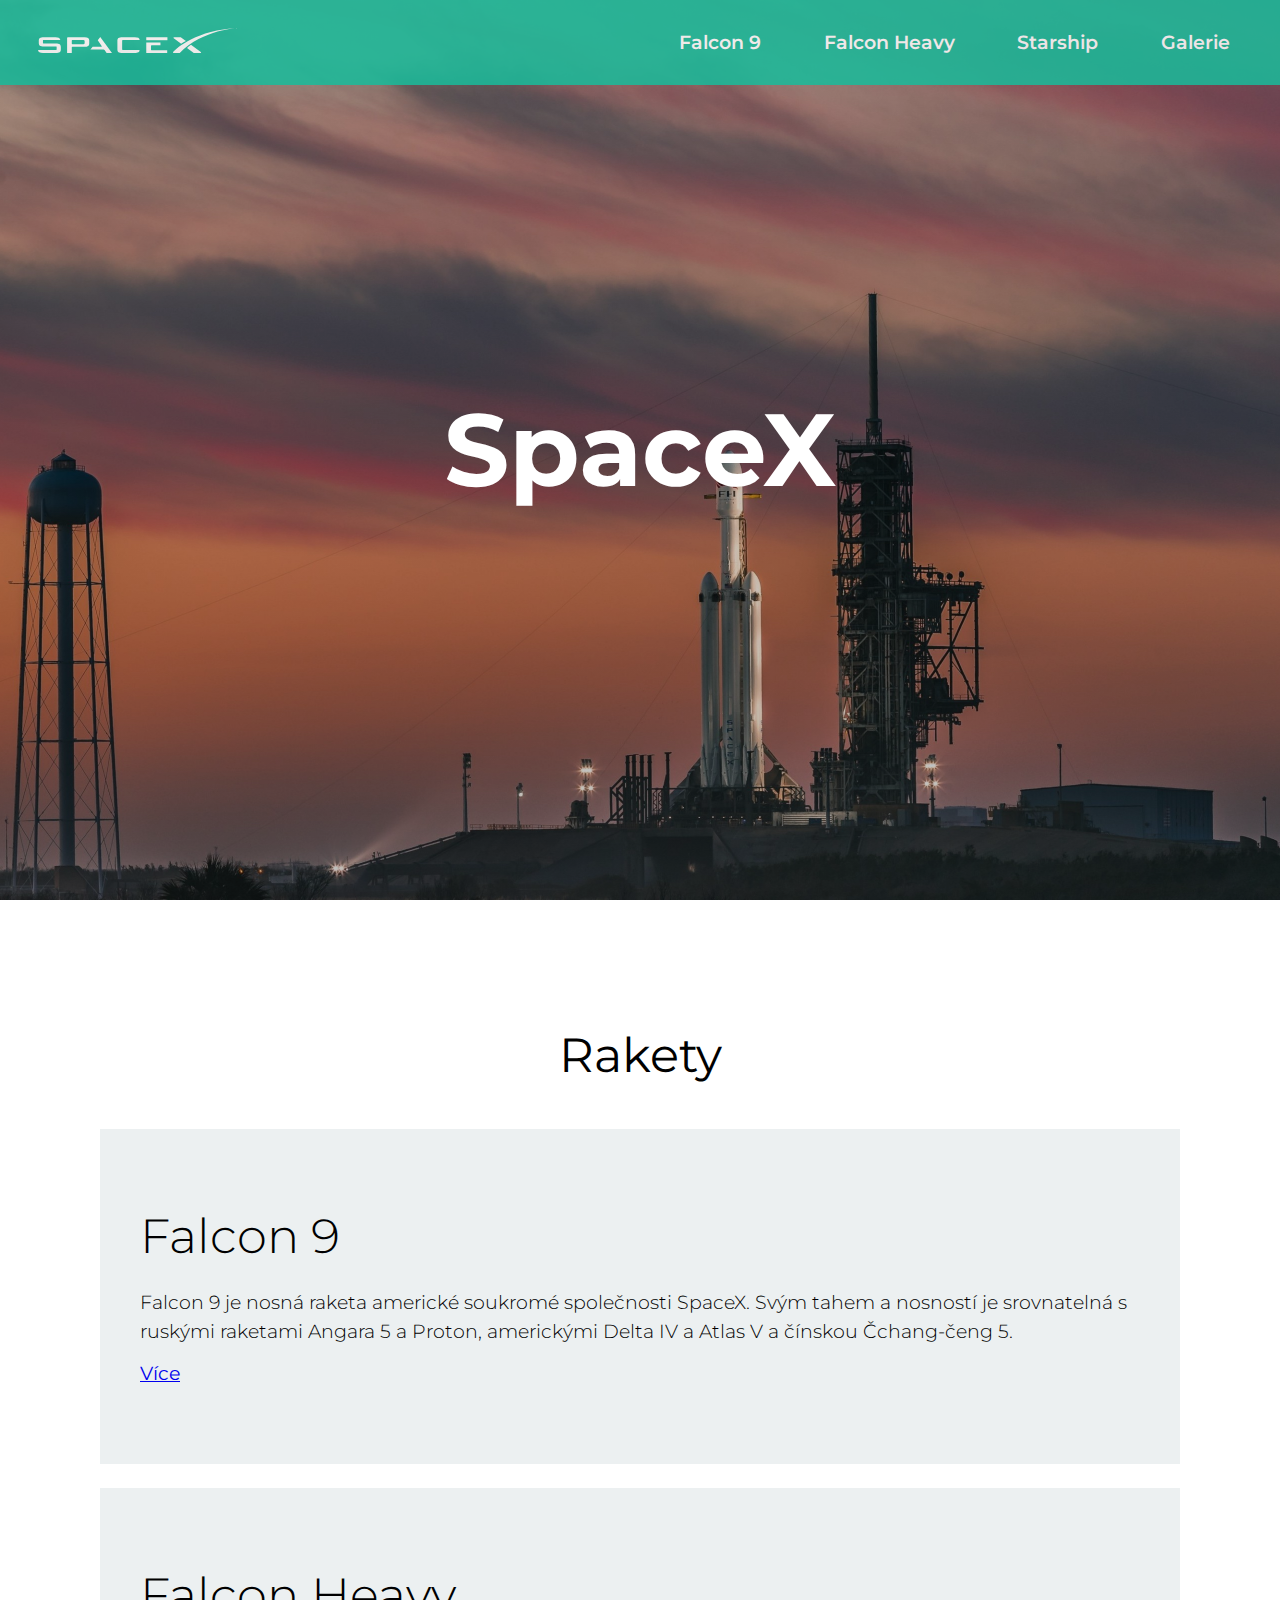
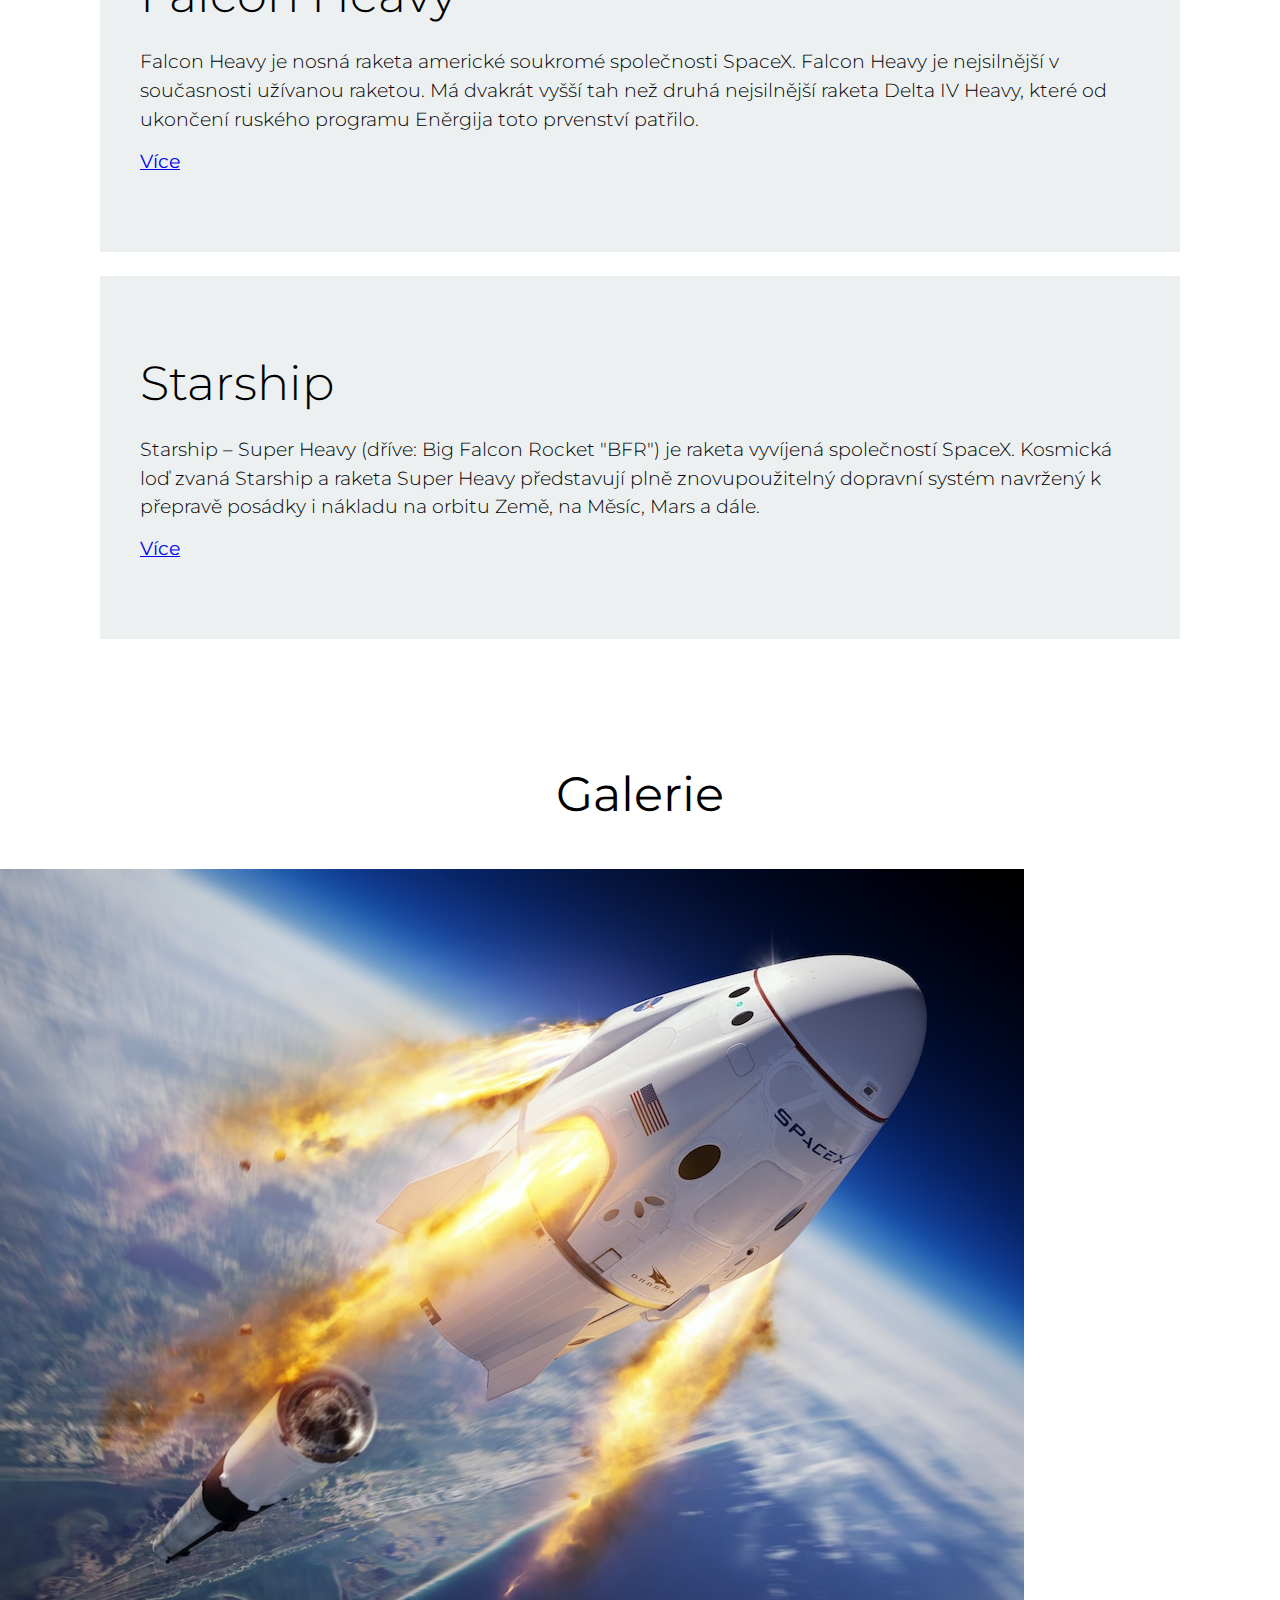
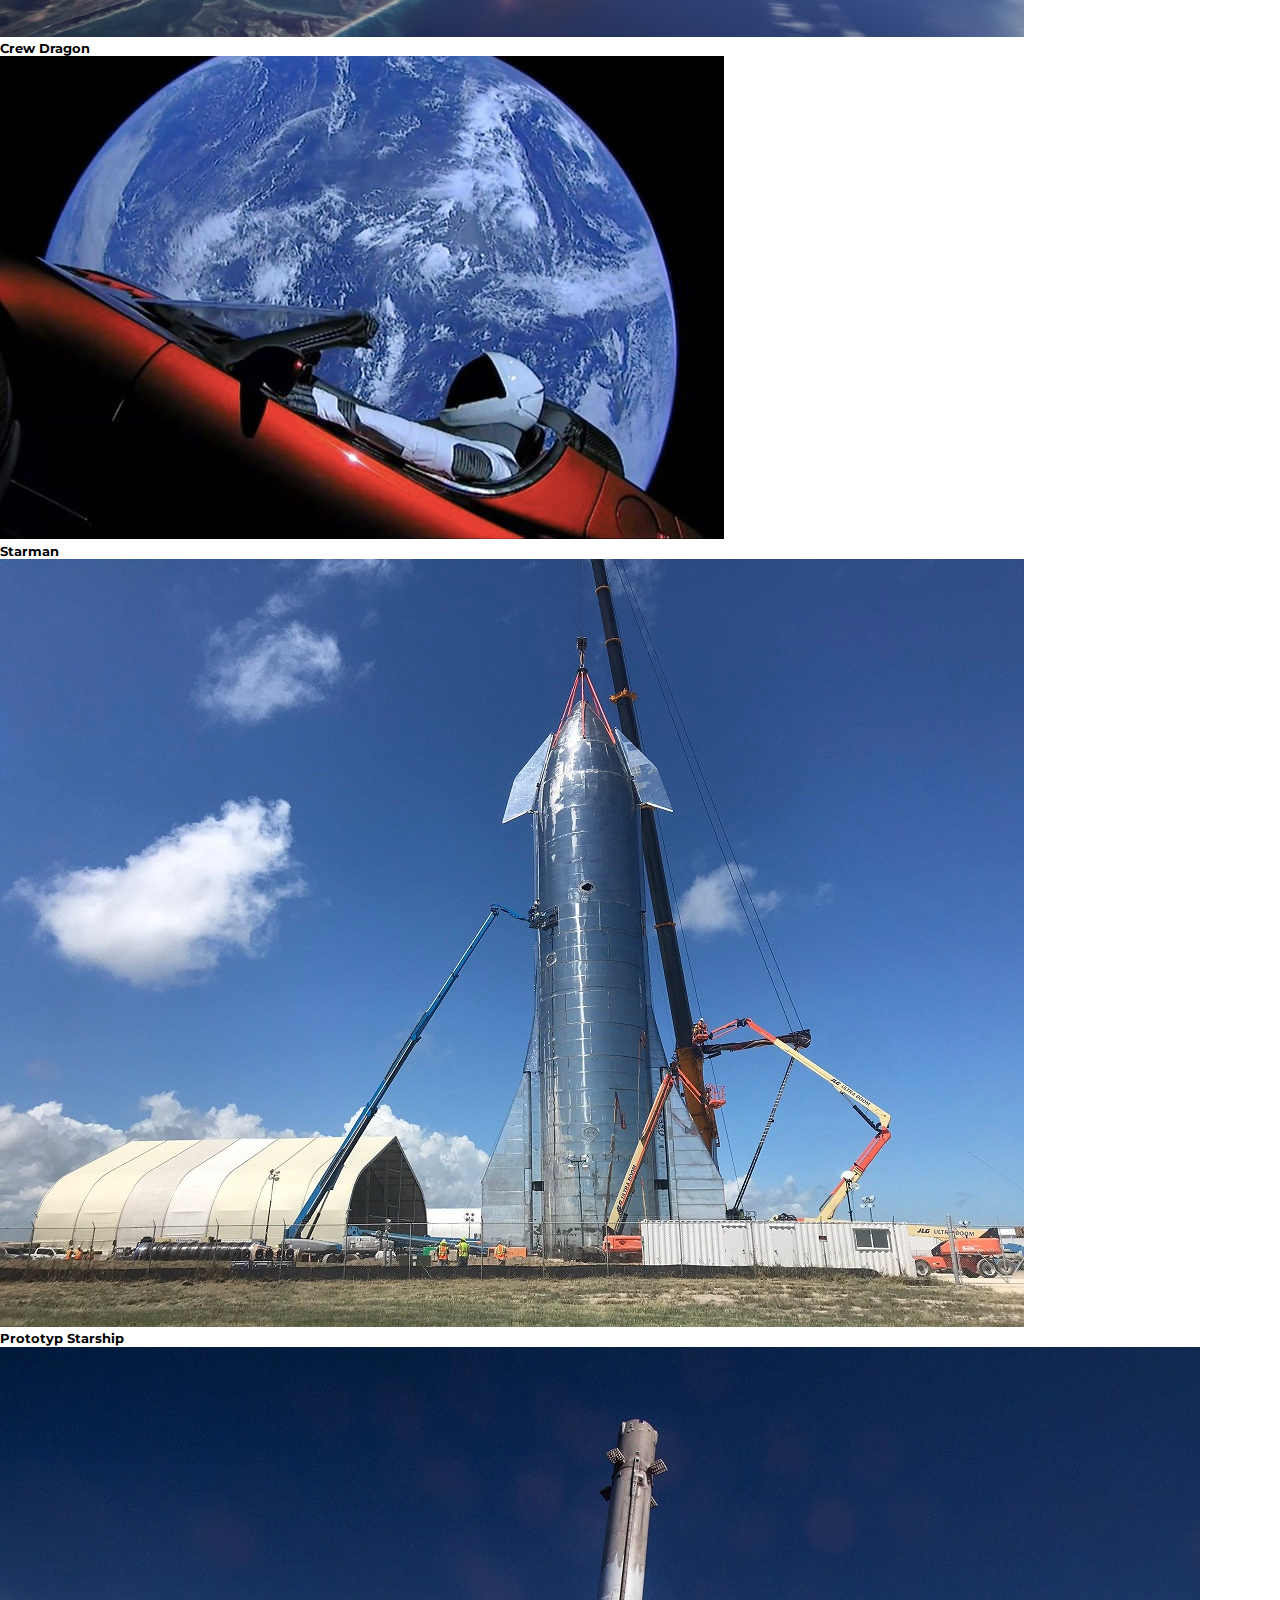
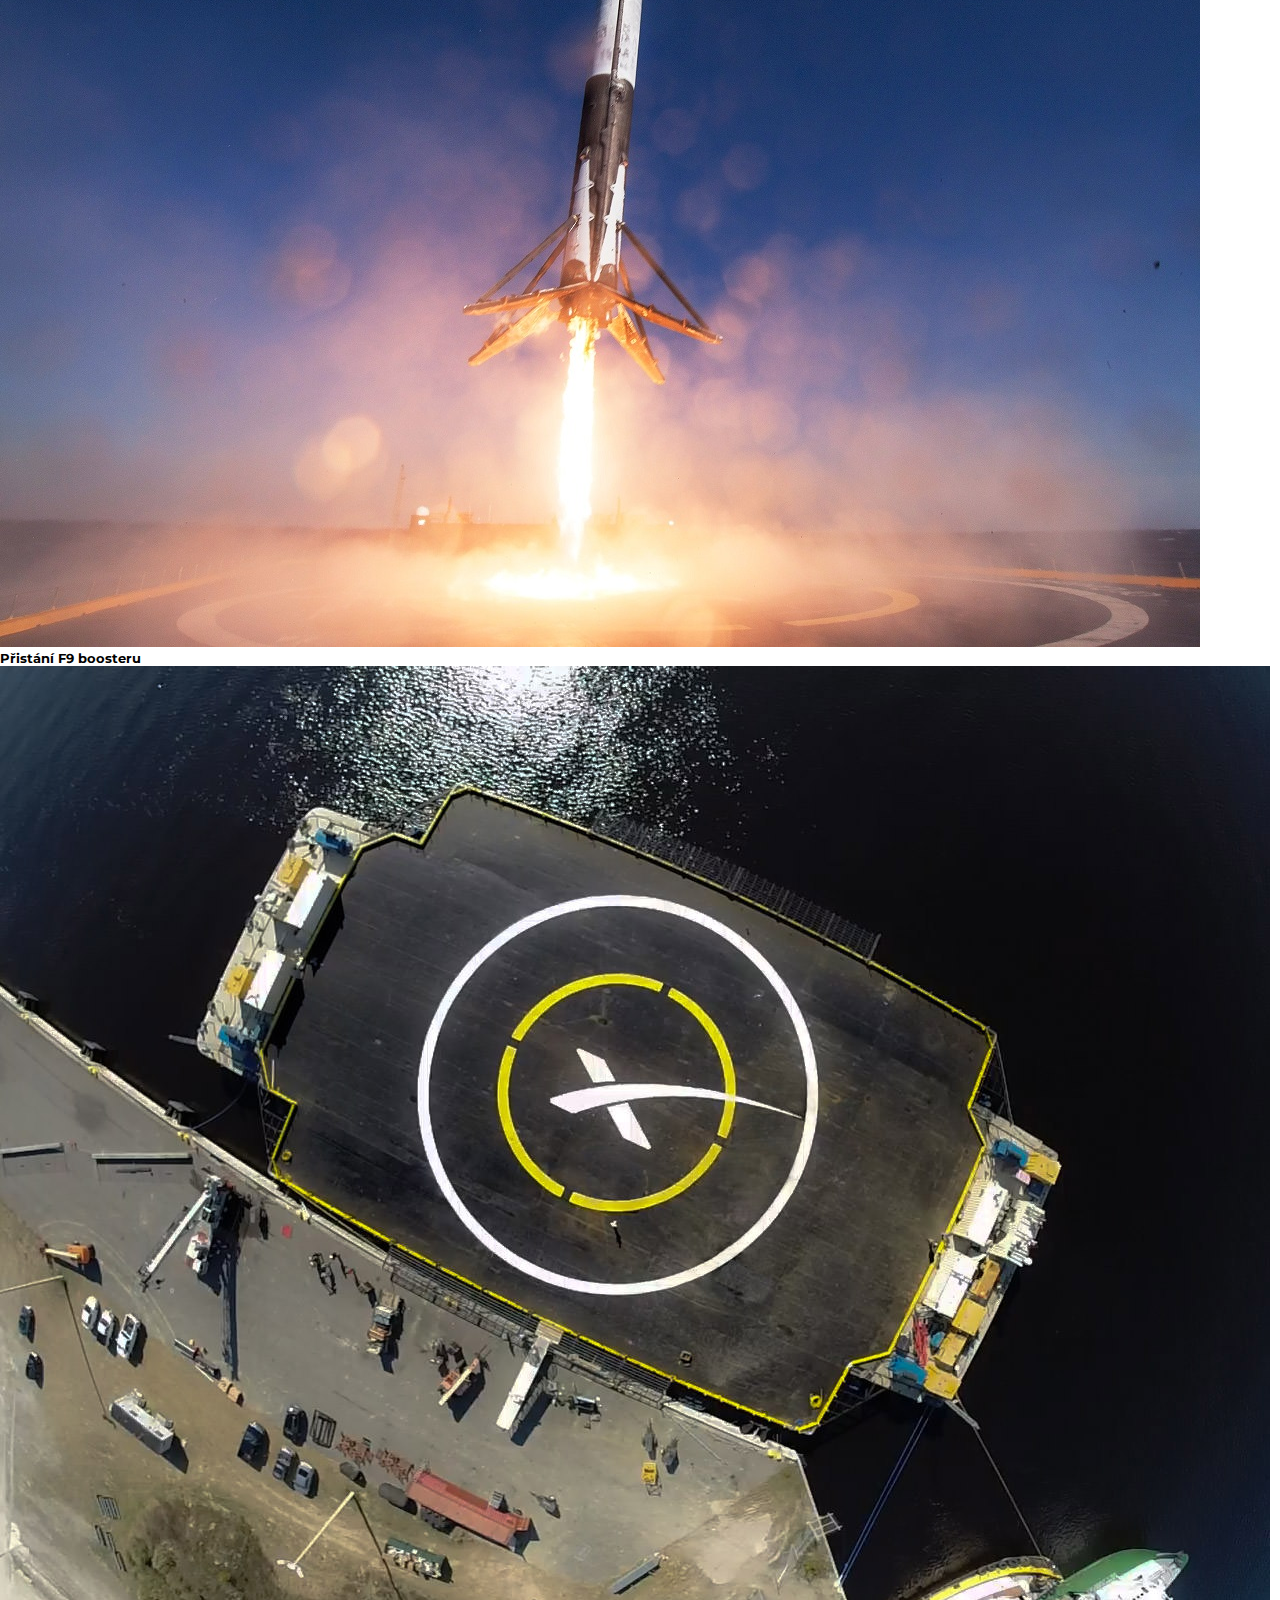
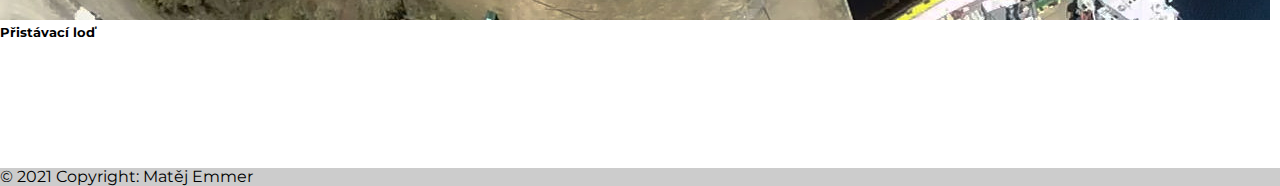
==== index.html @ 96939af4 "first commit" ====
<!DOCTYPE html>
<html lang="cs">
<head>
  <meta charset="UTF-8">
  <meta http-equiv="X-UA-Compatible" content="IE=edge">
  <meta name="viewport" content="width=device-width, initial-scale=1.0">
  <link rel="stylesheet" href="./css/style.css">
  <link rel="stylesheet" href="./css/normalize.css">
  <title>SpaceX</title>
</head>
<body>
  <nav>
    <a class="navbar-brand" href="./index.html">
      <img src="./images/spacex_logo.svg" alt="SpaceX logo" width="200" >  
    </a>
    <!--<button class="navbar-toggler" type="button" data-toggle="collapse" data-target="#navbarNav" aria-controls="navbarNav" aria-expanded="false" aria-label="Toggle navigation">
      <span class="navbar-toggler-icon"></span>
    </button>-->
    <ul class="navbar-nav ml-auto">
      <li class="nav-item mr-3 ml-3">
        <a class="nav-link" href="#F">Falcon 9</a>
      </li>
      <li class="nav-item mr-3 ml-3">
        <a class="nav-link" href="#FH">Falcon Heavy</a>
      </li>
      <li class="nav-item mr-3 ml-3">
        <a class="nav-link" href="#Starship">Starship</a>
      </li>
      <li class="nav-item mr-3 ml-3">
        <a class="nav-link" href="#galerie">Galerie</a>
      </li>
    </ul>
  </nav>

<!--Carousel-->
<div class="title-image mb-standard">
  <h1>SpaceX</h1>
</div>

<div class="mb-standard">
  <h1 class="sekce-nadpis" id="F">Rakety</h1>
  <div class="jumbotron">
    <h2 class="jumbotron-nadpis">Falcon 9</h2>
    <p class="jumbotron-text">Falcon 9 je nosná raketa americké soukromé společnosti SpaceX. Svým tahem a nosností je srovnatelná s ruskými raketami Angara 5 a Proton, americkými Delta IV a Atlas V a čínskou Čchang-čeng 5.</p>
    <p class="lead" id="FH">
      <a class="btn btn-primary btn-lg" href="./rakety/Falcon9.html" role="button">Více</a>
    </p>
  </div>
  <div class="jumbotron">
    <h2 class="jumbotron-nadpis">Falcon Heavy</h2>
    <p class="jumbotron-text">Falcon Heavy je nosná raketa americké soukromé společnosti SpaceX. Falcon Heavy je nejsilnější v současnosti užívanou raketou. Má dvakrát vyšší tah než druhá nejsilnější raketa Delta IV Heavy, které od ukončení ruského programu Eněrgija toto prvenství patřilo.</p>
    <p class="lead" id="Starship">
      <a class="btn btn-primary btn-lg" href="./rakety/FalconHeavy.html" role="button">Více</a>
    </p>
  </div>
  <div class="jumbotron">
    <h2 class="jumbotron-nadpis">Starship</h2>
    <p class="jumbotron-text">Starship – Super Heavy (dříve: Big Falcon Rocket "BFR") je raketa vyvíjená společností SpaceX. Kosmická loď zvaná Starship a raketa Super Heavy představují plně znovupoužitelný dopravní systém navržený k přepravě posádky i nákladu na orbitu Země, na Měsíc, Mars a dále.</p>
    <p class="lead" id="galerie">
      <a class="btn btn-primary btn-lg" href="./rakety/Starship.html" role="button">Více</a>
    </p>
  </div>
</div>


<h1 class="sekce-nadpis">Galerie</h1>
<div class="mb-standard">
  <div class="row justify-content-center">
    <div class="card m-3" style="width: 18rem;">
      <img class="card-img-top" src="./images/dragon.jpg" alt="Crew dragon">
      <div class="card-body">
        <h5 class="card-title mb-0">Crew Dragon</h5>
      </div>
    </div>
    <div class="card m-3" style="width: 18rem;">
      <img class="card-img-top" src="./images/starman.jpg" alt="Starman auto">
      <div class="card-body">
        <h5 class="card-title mb-0">Starman</h5>
      </div>
    </div>
    <div class="card m-3" style="width: 18rem;">
      <img class="card-img-top" src="./images/starshipGalerie.jpg" alt="Starship prototyp">
      <div class="card-body">
        <h5 class="card-title mb-0">Prototyp Starship</h5>
      </div>
    </div>
    <div class="card m-3" style="width: 18rem;">
      <img class="card-img-top" src="./images/F9Landing.jpg" alt="Přistání boosteru Falcon 9">
      <div class="card-body">
        <h5 class="card-title mb-0">Přistání F9 boosteru</h5>
      </div>
    </div>
    <div class="card m-3" style="width: 18rem;">
      <img class="card-img-top" src="./images/lod.jpg" alt="Přistávací loď">
      <div class="card-body">
        <h5 class="card-title mb-0">Přistávací loď</h5>
      </div>
    </div>
  </div>
</div>


<!-- Footer -->
<footer class="bg-light text-start">
  <div class="text-center p-3" style="background-color: rgba(0, 0, 0, 0.2)">
    © 2021 Copyright: Matěj Emmer
  </div>
</footer>
</body>
</html>
---- css/style.css ----
@import url('https://fonts.googleapis.com/css2?family=Montserrat:ital,wght@0,300;0,400;0,500;0,600;0,700;0,800;1,900&display=swap');

* {
    margin: 0;
    padding: 0;
}

:root {
    --navbar-margin: 3vw;
}

body {
    font-family: 'Montserrat', sans-serif;
}

p {
    font-size: 1.2em;
}

/* - Global stuff - */
.mb-standard {
    margin-bottom: 8em;
}


/* - Navbar - */
nav {
    background-color: #18BC9C !important;
    position: fixed;
    align-items: center;
    top: 0;
    left: 0;
    right: 0;
    height: 85px;
    display: flex;
    flex-direction: row;
    justify-content: space-between;
    opacity: 0.85;
}

nav > ul {
    display: flex;
    flex-direction: row;
    list-style-type: none;
    margin-block-start: 0;
    margin-block-end: 0;
}

nav > ul > li {
    margin: 0 var(--navbar-margin) 0 0;
}

nav > ul > li > a {
    text-decoration: none;
    color: white;
    font-weight: 600;
    font-size: 1.2em;
    padding: 12px;
}

nav > ul > li > a:hover {
    color: black;
}

.navbar-brand {
    margin-left: var(--navbar-margin);
}


/* - Úvodní stránka - */
.title-image {
    width: 100%;
    height: 100vh;
    background-image: linear-gradient( rgba(0, 0, 0, 0.15), rgba(0, 0, 0, 0.25) ), url(../images/title-image.jpg);
    background-position: bottom;
    background-repeat: no-repeat;
    background-size: cover;
    background-attachment: fixed;
    align-items: center;
    justify-content: center;
    display: flex;
}

.title-image h1 {
    color: white;
    font-size: 8vw;
}

.sekce-nadpis {
    text-align: center;
    font-size: 3em;
    font-weight: 400;
    margin-bottom: 46px;
}

.jumbotron {
    display: block;
    width: 1000px;
    background: #ecf0f1;
    padding: 5em 2.5em 5em 2.5em;
    margin: 1.5em auto 1.5em auto;
}
.jumbotron-nadpis {
    font-weight: 300;
    font-size: 3em;
    margin-bottom: 24px;
}
.jumbotron-text {
    font-weight: 300;
    margin-bottom: 16px;
    line-height: 1.5em;
}


@media (max-width: 1150px) {
    .jumbotron {
        width: 90% !important;
    }
}
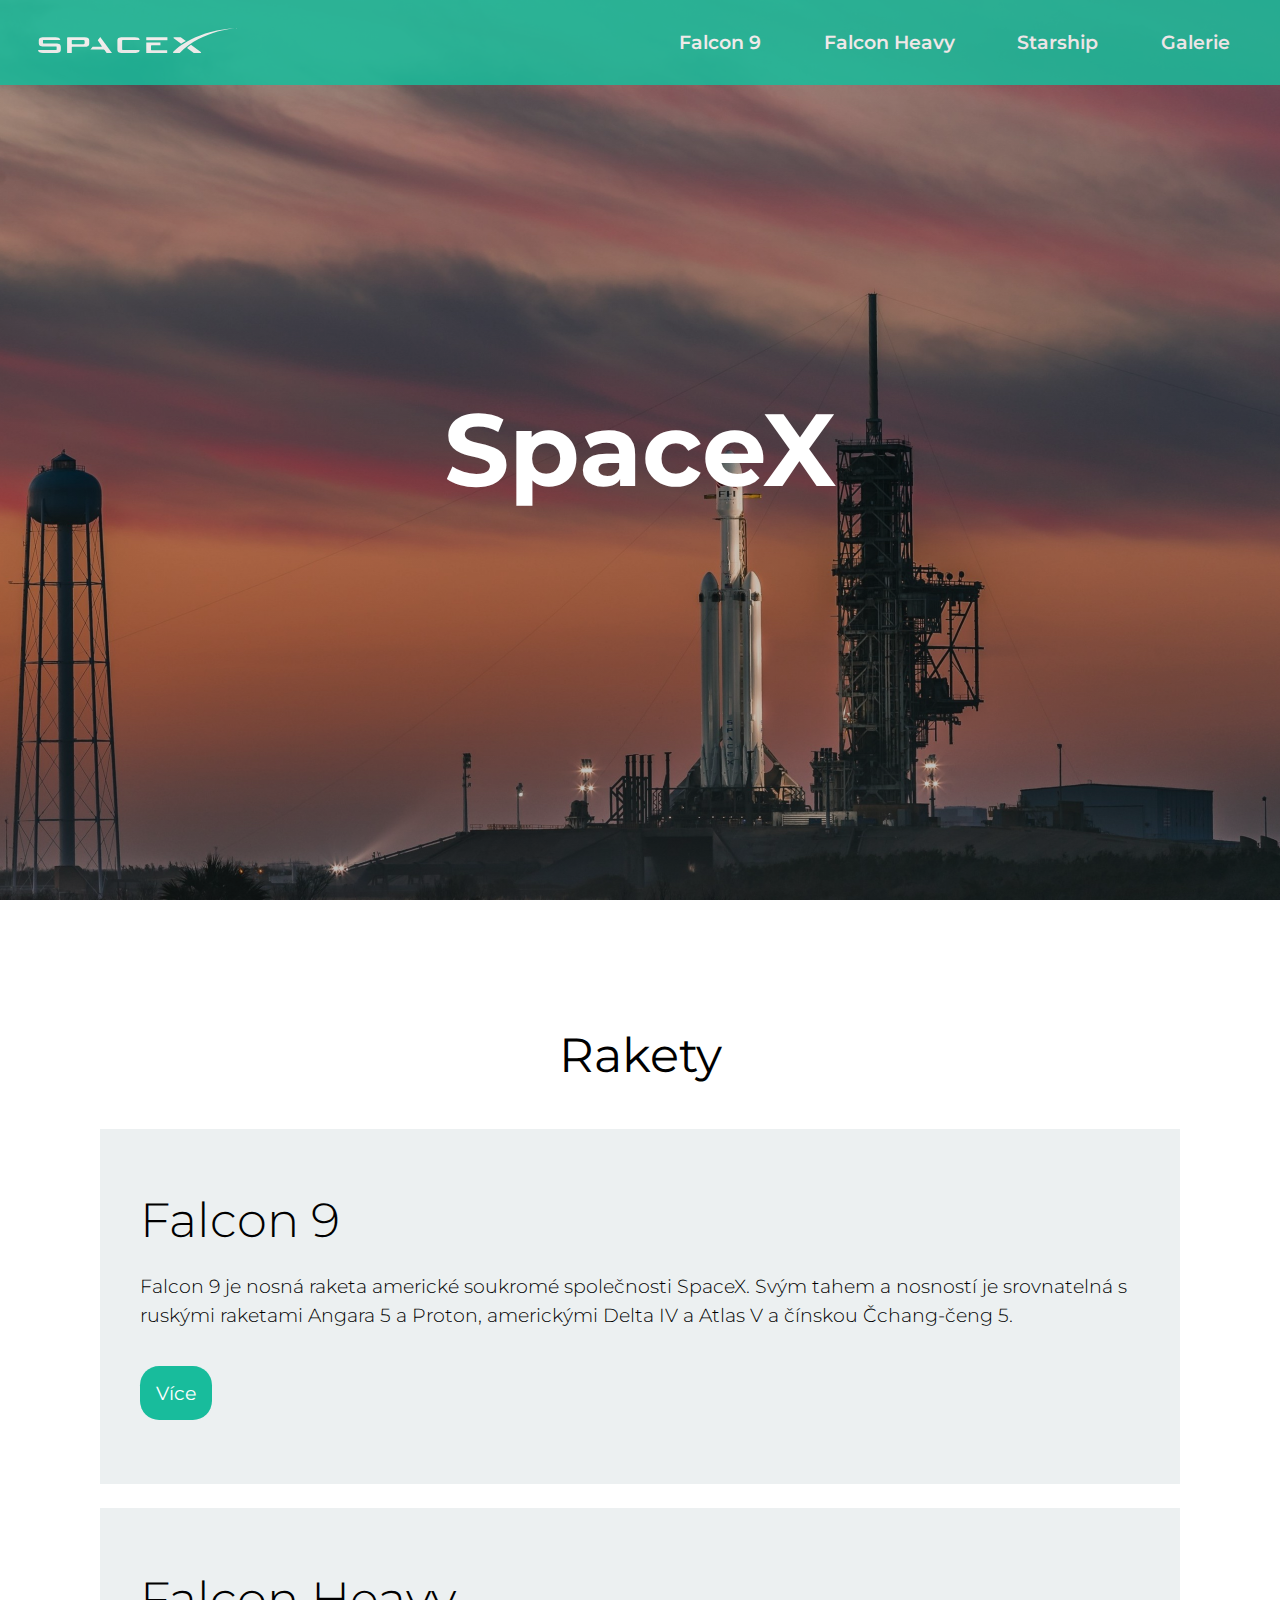
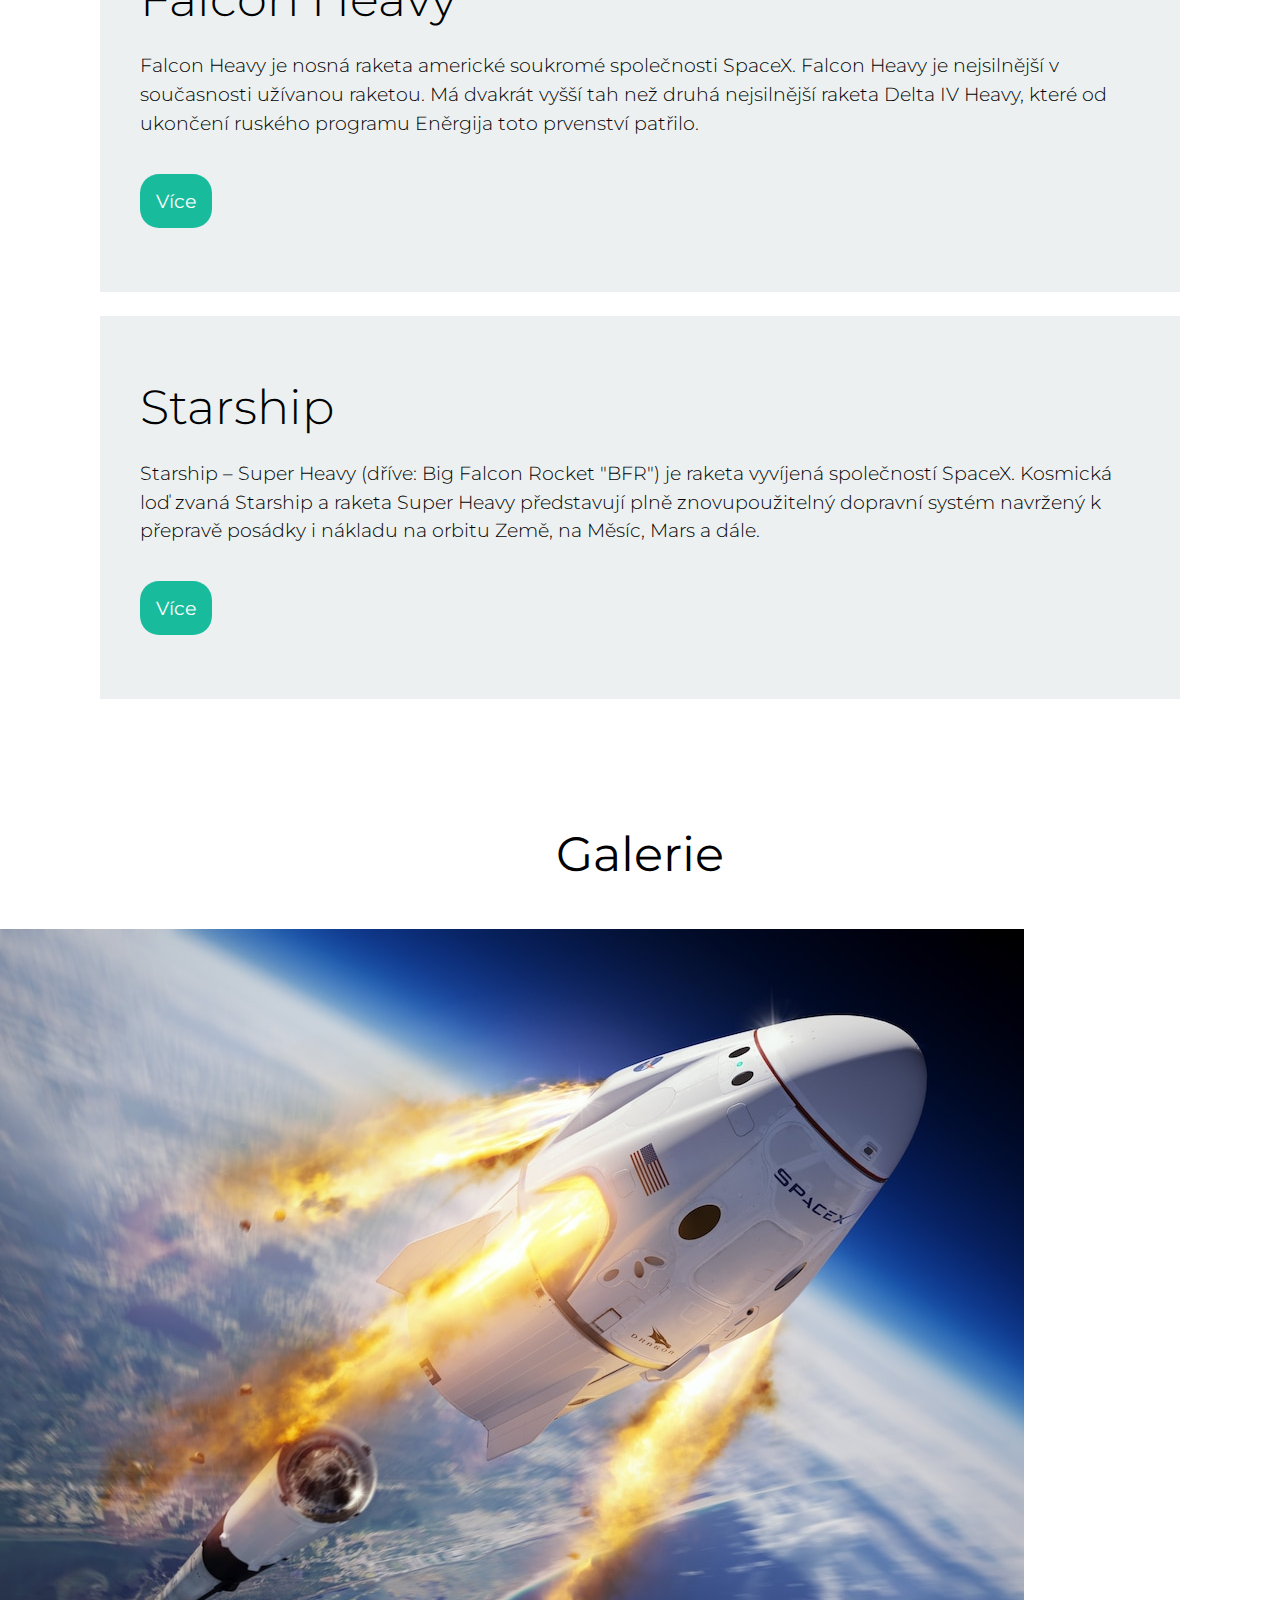
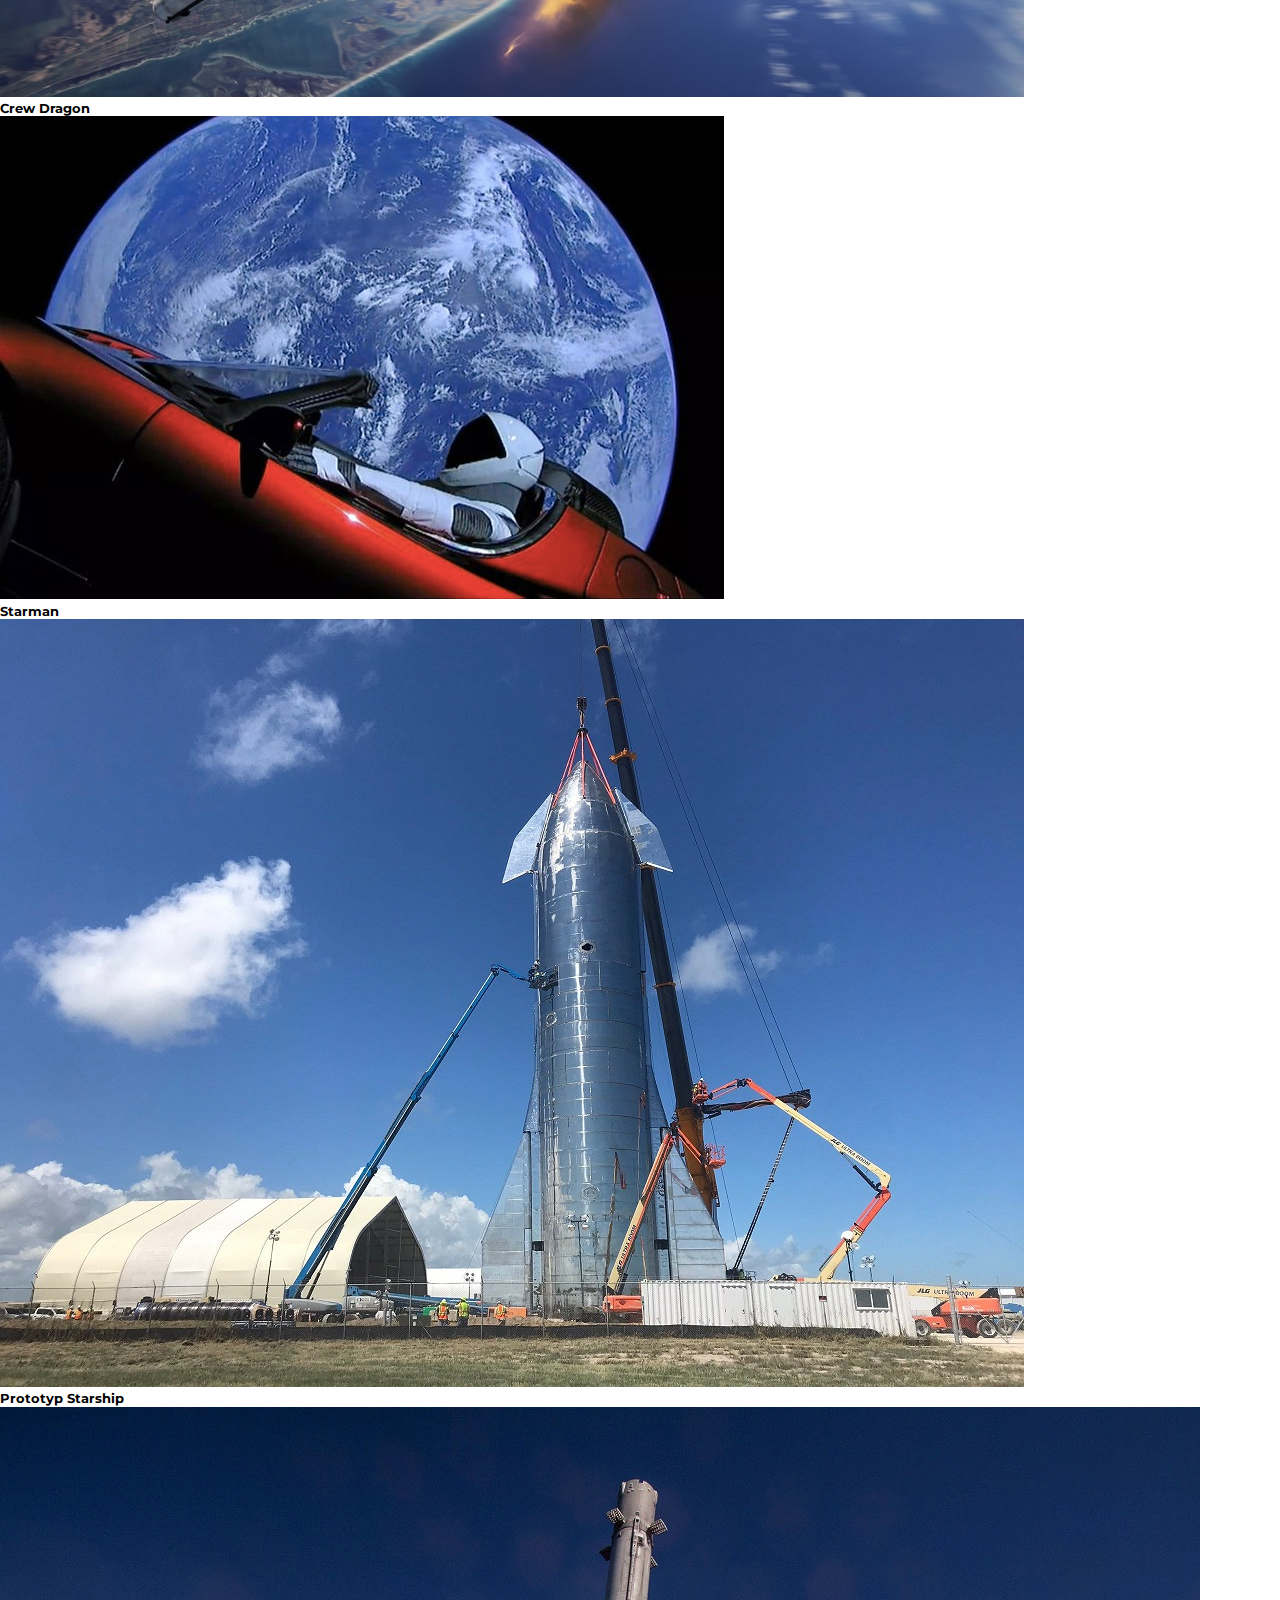
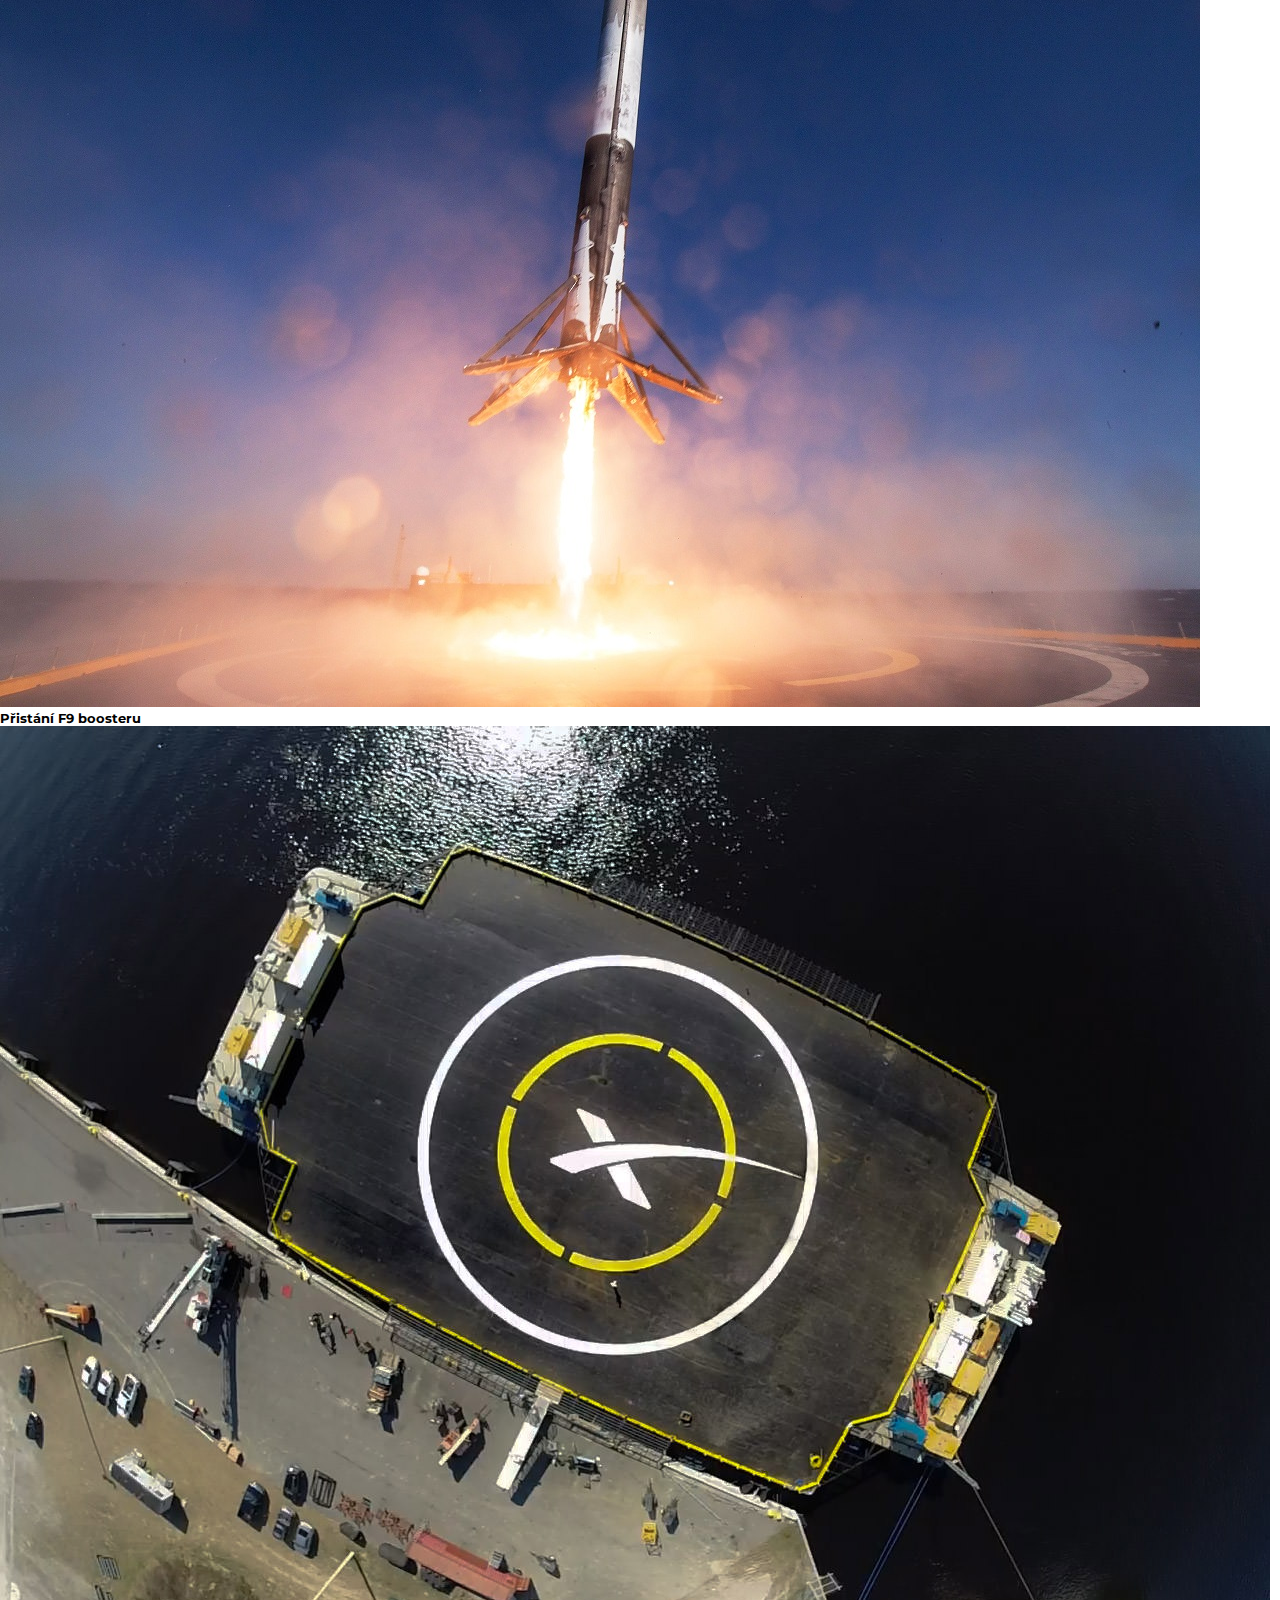
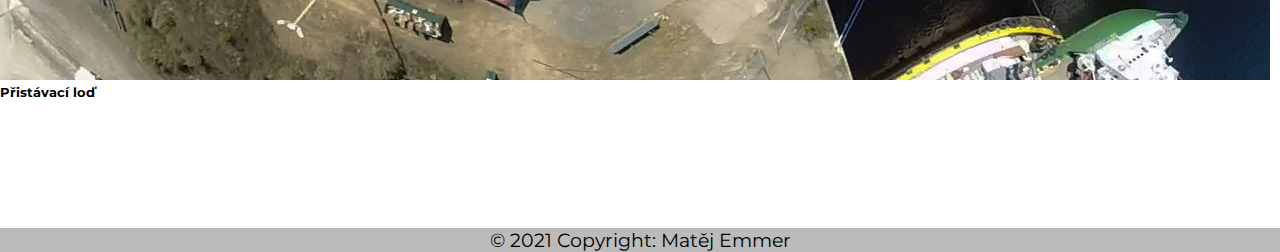
==== commit 518c7b33: "sandwich in progress" ====
--- a/index.html
+++ b/index.html
@@ -6,6 +6,7 @@
   <meta name="viewport" content="width=device-width, initial-scale=1.0">
   <link rel="stylesheet" href="./css/style.css">
   <link rel="stylesheet" href="./css/normalize.css">
+  <link rel="stylesheet" href="https://cdnjs.cloudflare.com/ajax/libs/font-awesome/4.7.0/css/font-awesome.min.css">
   <title>SpaceX</title>
 </head>
 <body>
@@ -13,23 +14,23 @@
     <a class="navbar-brand" href="./index.html">
       <img src="./images/spacex_logo.svg" alt="SpaceX logo" width="200" >  
     </a>
-    <!--<button class="navbar-toggler" type="button" data-toggle="collapse" data-target="#navbarNav" aria-controls="navbarNav" aria-expanded="false" aria-label="Toggle navigation">
-      <span class="navbar-toggler-icon"></span>
-    </button>-->
-    <ul class="navbar-nav ml-auto">
-      <li class="nav-item mr-3 ml-3">
+    <ul class="nav-items" id="items">
+      <li class="nav-item">
         <a class="nav-link" href="#F">Falcon 9</a>
       </li>
-      <li class="nav-item mr-3 ml-3">
+      <li class="nav-item">
         <a class="nav-link" href="#FH">Falcon Heavy</a>
       </li>
-      <li class="nav-item mr-3 ml-3">
+      <li class="nav-item">
         <a class="nav-link" href="#Starship">Starship</a>
       </li>
-      <li class="nav-item mr-3 ml-3">
+      <li class="nav-item">
         <a class="nav-link" href="#galerie">Galerie</a>
       </li>
     </ul>
+    <a href="javascript:void(0);" class="icon" onclick="open_navbar()">
+      <i class="fa fa-bars"></i>
+    </a>
   </nav>
 
 <!--Carousel-->
@@ -43,21 +44,21 @@
     <h2 class="jumbotron-nadpis">Falcon 9</h2>
     <p class="jumbotron-text">Falcon 9 je nosná raketa americké soukromé společnosti SpaceX. Svým tahem a nosností je srovnatelná s ruskými raketami Angara 5 a Proton, americkými Delta IV a Atlas V a čínskou Čchang-čeng 5.</p>
     <p class="lead" id="FH">
-      <a class="btn btn-primary btn-lg" href="./rakety/Falcon9.html" role="button">Více</a>
+      <a class="button-green" href="./rakety/Falcon9.html" role="button">Více</a>
     </p>
   </div>
   <div class="jumbotron">
     <h2 class="jumbotron-nadpis">Falcon Heavy</h2>
     <p class="jumbotron-text">Falcon Heavy je nosná raketa americké soukromé společnosti SpaceX. Falcon Heavy je nejsilnější v současnosti užívanou raketou. Má dvakrát vyšší tah než druhá nejsilnější raketa Delta IV Heavy, které od ukončení ruského programu Eněrgija toto prvenství patřilo.</p>
     <p class="lead" id="Starship">
-      <a class="btn btn-primary btn-lg" href="./rakety/FalconHeavy.html" role="button">Více</a>
+      <a class="button-green" href="./rakety/FalconHeavy.html" role="button">Více</a>
     </p>
   </div>
   <div class="jumbotron">
     <h2 class="jumbotron-nadpis">Starship</h2>
     <p class="jumbotron-text">Starship – Super Heavy (dříve: Big Falcon Rocket "BFR") je raketa vyvíjená společností SpaceX. Kosmická loď zvaná Starship a raketa Super Heavy představují plně znovupoužitelný dopravní systém navržený k přepravě posádky i nákladu na orbitu Země, na Měsíc, Mars a dále.</p>
     <p class="lead" id="galerie">
-      <a class="btn btn-primary btn-lg" href="./rakety/Starship.html" role="button">Více</a>
+      <a class="button-green" href="./rakety/Starship.html" role="button">Více</a>
     </p>
   </div>
 </div>
@@ -101,10 +102,11 @@
 
 
 <!-- Footer -->
-<footer class="bg-light text-start">
-  <div class="text-center p-3" style="background-color: rgba(0, 0, 0, 0.2)">
-    © 2021 Copyright: Matěj Emmer
+<footer>
+  <div class="copyright">
+    <p>© 2021 Copyright: Matěj Emmer</p>
   </div>
 </footer>
+<script src="./js/script.js"></script>
 </body>
 </html>--- a/css/style.css
+++ b/css/style.css
@@ -11,6 +11,7 @@
 
 body {
     font-family: 'Montserrat', sans-serif;
+    overflow-x: hidden;
 }
 
 p {
@@ -62,6 +63,10 @@
     color: black;
 }
 
+nav > .icon {
+    display: none;
+}
+
 .navbar-brand {
     margin-left: var(--navbar-margin);
 }
@@ -97,7 +102,7 @@
     display: block;
     width: 1000px;
     background: #ecf0f1;
-    padding: 5em 2.5em 5em 2.5em;
+    padding: 4em 2.5em 4em 2.5em;
     margin: 1.5em auto 1.5em auto;
 }
 .jumbotron-nadpis {
@@ -107,13 +112,89 @@
 }
 .jumbotron-text {
     font-weight: 300;
-    margin-bottom: 16px;
+    margin-bottom: 24px;
     line-height: 1.5em;
 }
+
+.button-green {
+    background-color: #18BC9C;
+    padding: 16px;
+    border-radius: 1em;
+    text-decoration: none;
+    color: white;
+    display: inline-block;
+    margin-top: 12px;
+    transition: 0.3s;
+}
+.button-green:hover {
+    background-color: #12997e;
+    transition: 0.3s;
+}
+
+
+/* - Footer - */
+
+
+.copyright {
+    width: 100vw;
+    height: 24px;
+    background-color: rgb(187, 187, 187);
+}
+
+.copyright > p {
+    text-align: center;
+    line-height: 24px;
+}
+
+
+/* - Responzivnost - */
 
 
 @media (max-width: 1150px) {
     .jumbotron {
-        width: 90% !important;
+        width: 80% !important;
+    }
+}
+
+@media (max-width: 920px) {
+    .nav-items {
+        display: none;
+    }
+
+    nav > ul > li > a {
+        /*padding: 14px 16px;*/
+        display: block;
+    }
+  
+    /* Style the hamburger menu */
+    nav > .icon {
+        display: block;
+        margin-right: var(--navbar-margin);
+    }
+
+    nav > .icon > i {
+        color: white;
+        font-size: 28px;
+    }
+    
+    /* Add a grey background color on mouse-over */
+    nav > .icon > i:hover {
+        color: black;
+    }
+}
+
+@media (max-width: 720px) {
+    body {
+        font-size: 95%;
+    }
+}
+
+@media (max-width: 480px) {
+    body {
+        font-size: 90%;
+    }
+
+    .title-image h1 {
+        font-size: 14vw;
     }
 }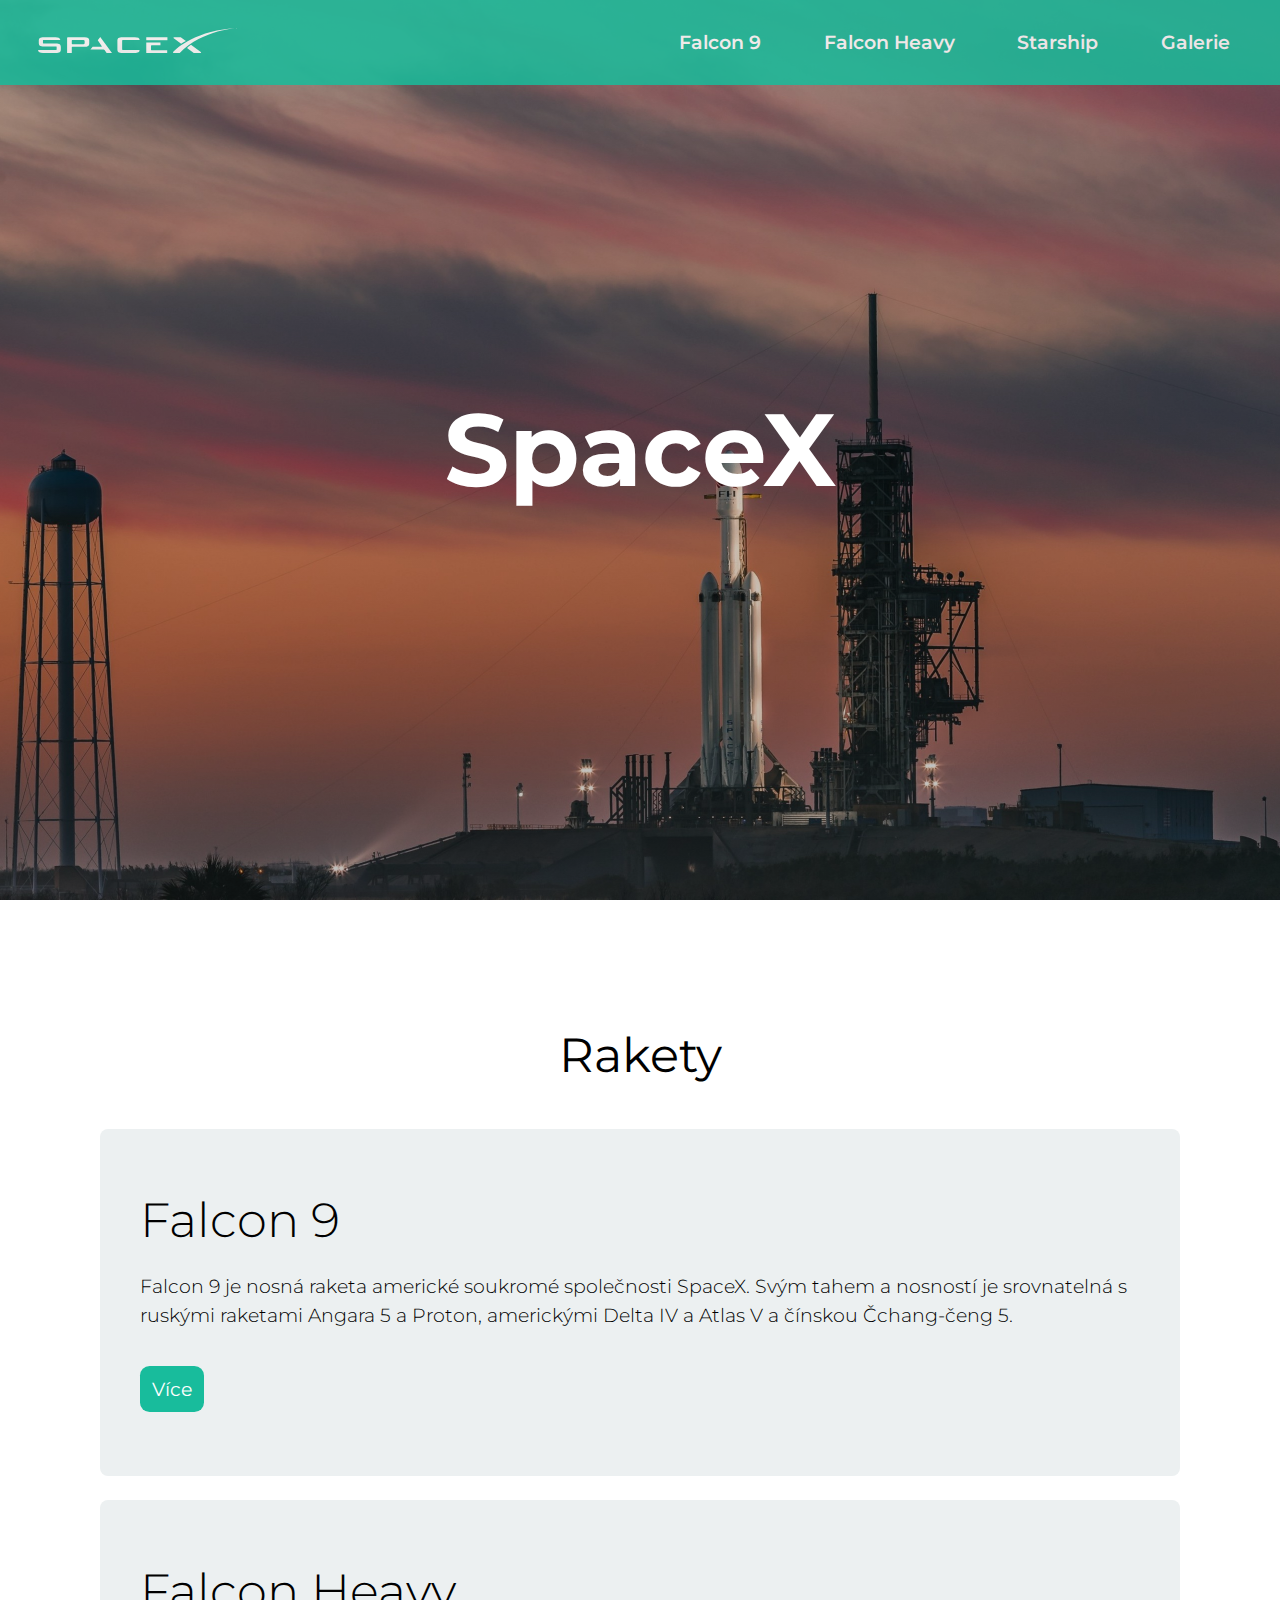
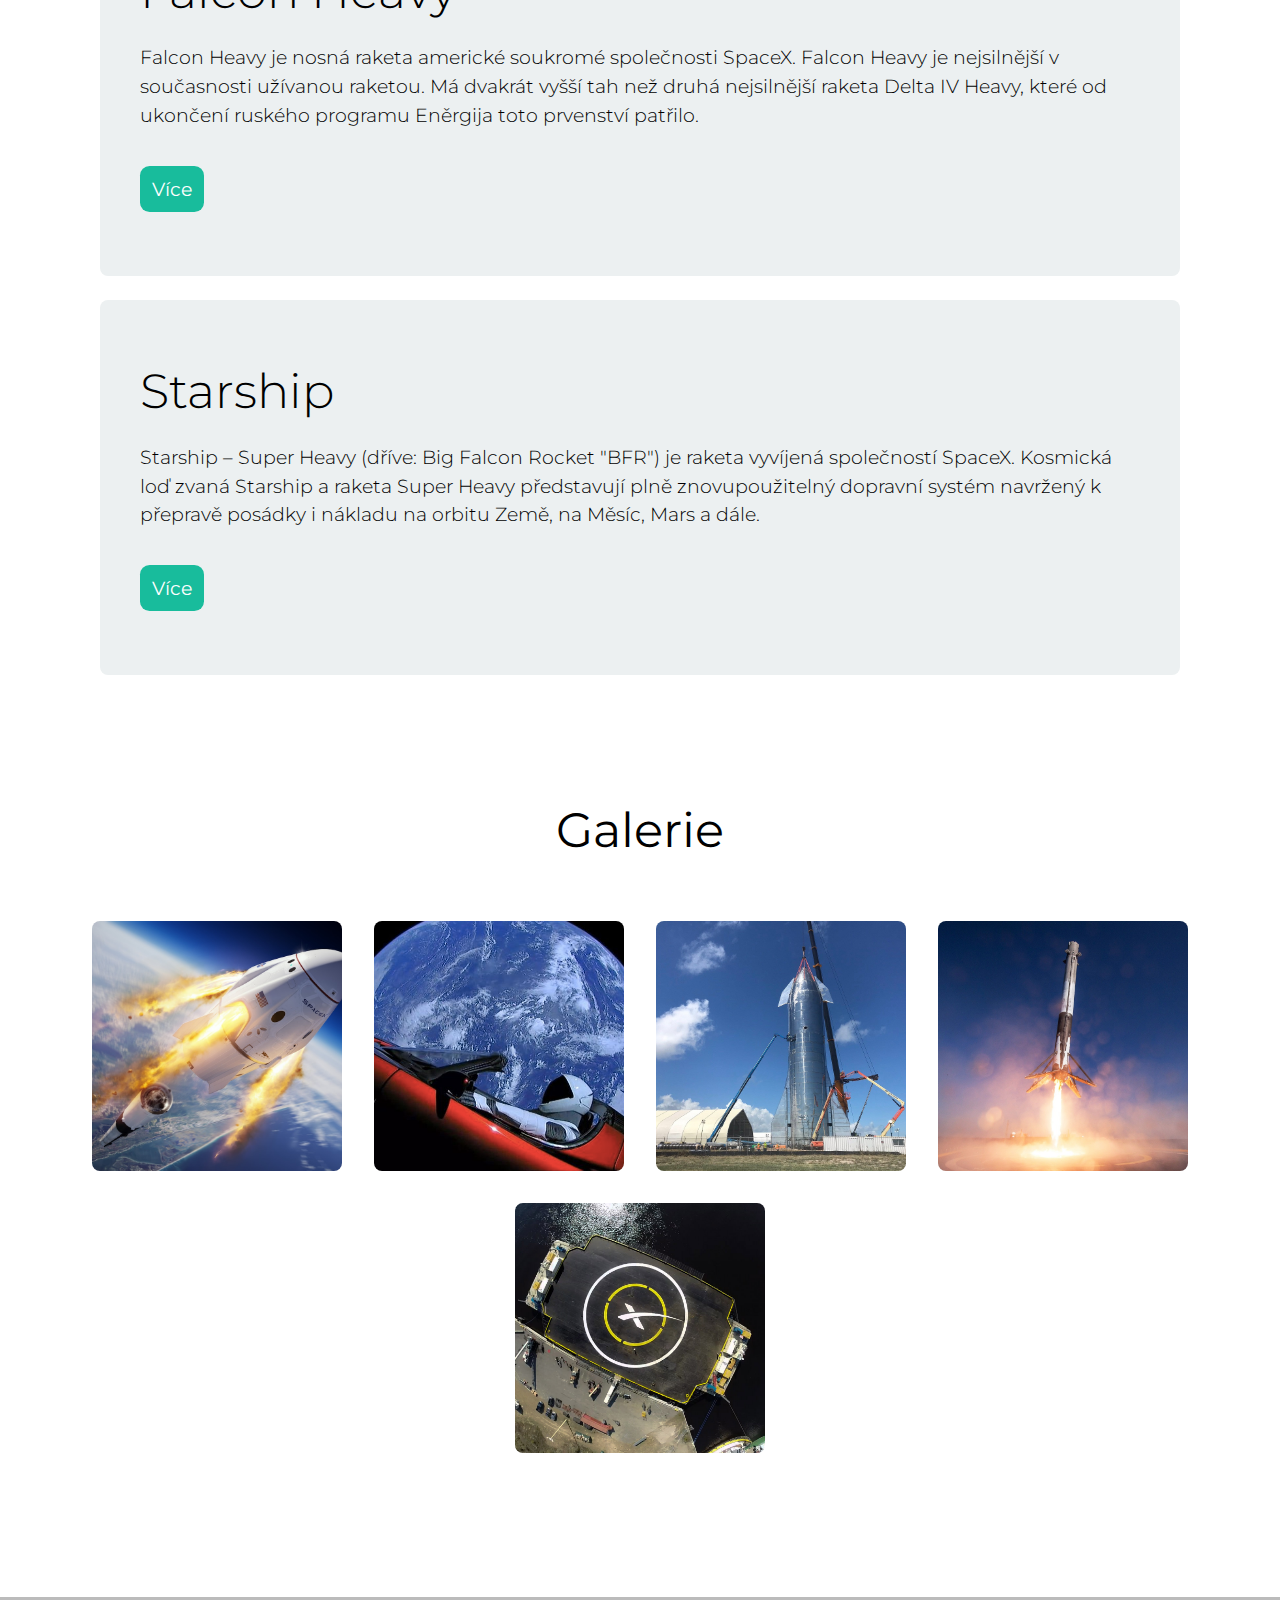
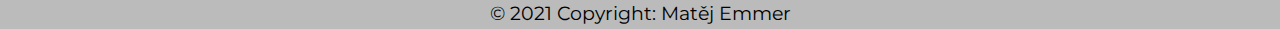
==== commit 81f18456: "finish" ====
--- a/index.html
+++ b/index.html
@@ -10,36 +10,35 @@
   <title>SpaceX</title>
 </head>
 <body>
-  <nav>
-    <a class="navbar-brand" href="./index.html">
-      <img src="./images/spacex_logo.svg" alt="SpaceX logo" width="200" >  
-    </a>
-    <ul class="nav-items" id="items">
-      <li class="nav-item">
-        <a class="nav-link" href="#F">Falcon 9</a>
-      </li>
-      <li class="nav-item">
-        <a class="nav-link" href="#FH">Falcon Heavy</a>
-      </li>
-      <li class="nav-item">
-        <a class="nav-link" href="#Starship">Starship</a>
-      </li>
-      <li class="nav-item">
-        <a class="nav-link" href="#galerie">Galerie</a>
-      </li>
-    </ul>
-    <a href="javascript:void(0);" class="icon" onclick="open_navbar()">
-      <i class="fa fa-bars"></i>
-    </a>
-  </nav>
+<nav>
+  <a class="navbar-brand" href="./index.html">
+    <img src="./images/spacex_logo.svg" alt="SpaceX logo" width="200" >  
+  </a>
+  <ul class="nav-items" id="items">
+    <li class="nav-item">
+      <a class="nav-link" href="#F9">Falcon 9</a>
+    </li>
+    <li class="nav-item">
+      <a class="nav-link" href="#FH">Falcon Heavy</a>
+    </li>
+    <li class="nav-item">
+      <a class="nav-link" href="#Starship">Starship</a>
+    </li>
+    <li class="nav-item">
+      <a class="nav-link" href="#galerie">Galerie</a>
+    </li>
+  </ul>
+  <a href="javascript:void(0);" class="icon" onclick="open_navbar()">
+    <i class="fa fa-bars"></i>
+  </a>
+</nav>
 
-<!--Carousel-->
 <div class="title-image mb-standard">
   <h1>SpaceX</h1>
 </div>
 
 <div class="mb-standard">
-  <h1 class="sekce-nadpis" id="F">Rakety</h1>
+  <h1 class="sekce-nadpis" id="F9">Rakety</h1>
   <div class="jumbotron">
     <h2 class="jumbotron-nadpis">Falcon 9</h2>
     <p class="jumbotron-text">Falcon 9 je nosná raketa americké soukromé společnosti SpaceX. Svým tahem a nosností je srovnatelná s ruskými raketami Angara 5 a Proton, americkými Delta IV a Atlas V a čínskou Čchang-čeng 5.</p>
@@ -57,49 +56,23 @@
   <div class="jumbotron">
     <h2 class="jumbotron-nadpis">Starship</h2>
     <p class="jumbotron-text">Starship – Super Heavy (dříve: Big Falcon Rocket "BFR") je raketa vyvíjená společností SpaceX. Kosmická loď zvaná Starship a raketa Super Heavy představují plně znovupoužitelný dopravní systém navržený k přepravě posádky i nákladu na orbitu Země, na Měsíc, Mars a dále.</p>
-    <p class="lead" id="galerie">
+    <p class="lead">
       <a class="button-green" href="./rakety/Starship.html" role="button">Více</a>
     </p>
   </div>
 </div>
 
 
-<h1 class="sekce-nadpis">Galerie</h1>
 <div class="mb-standard">
-  <div class="row justify-content-center">
-    <div class="card m-3" style="width: 18rem;">
-      <img class="card-img-top" src="./images/dragon.jpg" alt="Crew dragon">
-      <div class="card-body">
-        <h5 class="card-title mb-0">Crew Dragon</h5>
-      </div>
-    </div>
-    <div class="card m-3" style="width: 18rem;">
-      <img class="card-img-top" src="./images/starman.jpg" alt="Starman auto">
-      <div class="card-body">
-        <h5 class="card-title mb-0">Starman</h5>
-      </div>
-    </div>
-    <div class="card m-3" style="width: 18rem;">
-      <img class="card-img-top" src="./images/starshipGalerie.jpg" alt="Starship prototyp">
-      <div class="card-body">
-        <h5 class="card-title mb-0">Prototyp Starship</h5>
-      </div>
-    </div>
-    <div class="card m-3" style="width: 18rem;">
-      <img class="card-img-top" src="./images/F9Landing.jpg" alt="Přistání boosteru Falcon 9">
-      <div class="card-body">
-        <h5 class="card-title mb-0">Přistání F9 boosteru</h5>
-      </div>
-    </div>
-    <div class="card m-3" style="width: 18rem;">
-      <img class="card-img-top" src="./images/lod.jpg" alt="Přistávací loď">
-      <div class="card-body">
-        <h5 class="card-title mb-0">Přistávací loď</h5>
-      </div>
-    </div>
+  <h1 class="sekce-nadpis" id="galerie">Galerie</h1>
+  <div class="galerie">
+    <img class="galerie-fotka" src="./images/dragon.jpg" alt="Crew dragon">
+    <img class="galerie-fotka" src="./images/starman.jpg" alt="Starman auto">
+    <img class="galerie-fotka" src="./images/starshipGalerie.jpg" alt="Starship prototyp">
+    <img class="galerie-fotka" src="./images/F9Landing.jpg" alt="Přistání boosteru Falcon 9">
+    <img class="galerie-fotka" src="./images/lod.jpg" alt="Přistávací loď">
   </div>
 </div>
-
 
 <!-- Footer -->
 <footer>
--- a/css/style.css
+++ b/css/style.css
@@ -3,10 +3,12 @@
 * {
     margin: 0;
     padding: 0;
+    scroll-behavior: smooth;
 }
 
 :root {
     --navbar-margin: 3vw;
+    --standard-margin: 8em;
 }
 
 body {
@@ -20,8 +22,24 @@
 
 /* - Global stuff - */
 .mb-standard {
-    margin-bottom: 8em;
-}
+    margin-bottom: var(--standard-margin);
+}
+
+#falcon9-background.title-image {
+    background-image: linear-gradient( rgba(0, 0, 0, 0.15), rgba(0, 0, 0, 0.25) ), url(../images/Falcon9.jpg) !important;
+}
+#falconheavy-background.title-image {
+    background-image: linear-gradient( rgba(0, 0, 0, 0.15), rgba(0, 0, 0, 0.25) ), url(../images/title-image.jpg) !important;
+}
+#starship-background.title-image {
+    background-image: linear-gradient( rgba(0, 0, 0, 0.15), rgba(0, 0, 0, 0.25) ), url(../images/Starship.jpg) !important;
+}
+
+.raketa-text {
+    width: 70vw;
+    margin: 0 auto var(--standard-margin) auto;
+}
+
 
 
 /* - Navbar - */
@@ -43,8 +61,6 @@
     display: flex;
     flex-direction: row;
     list-style-type: none;
-    margin-block-start: 0;
-    margin-block-end: 0;
 }
 
 nav > ul > li {
@@ -104,6 +120,7 @@
     background: #ecf0f1;
     padding: 4em 2.5em 4em 2.5em;
     margin: 1.5em auto 1.5em auto;
+    border-radius: 0.5em;
 }
 .jumbotron-nadpis {
     font-weight: 300;
@@ -118,8 +135,8 @@
 
 .button-green {
     background-color: #18BC9C;
-    padding: 16px;
-    border-radius: 1em;
+    padding: 12px;
+    border-radius: 0.5em;
     text-decoration: none;
     color: white;
     display: inline-block;
@@ -131,19 +148,35 @@
     transition: 0.3s;
 }
 
+.galerie {
+    display: flex;
+    justify-content: center;
+    flex-flow: row wrap;
+}
+.galerie-fotka {
+    width: 250px;
+    height: 250px;
+    object-fit: cover;
+    margin: 16px;
+    border-radius: 0.5em;
+    transition: 0.3s;
+}
+.galerie-fotka:hover {
+    filter: brightness(80%);
+    transition: 0.3s;
+}
 
 /* - Footer - */
-
 
 .copyright {
     width: 100vw;
-    height: 24px;
+    height: 32px;
     background-color: rgb(187, 187, 187);
 }
 
 .copyright > p {
     text-align: center;
-    line-height: 24px;
+    line-height: 32px;
 }
 
 
@@ -154,16 +187,30 @@
     .jumbotron {
         width: 80% !important;
     }
+
+    .raketa-text {
+        width: 80vw;
+    }
 }
 
 @media (max-width: 920px) {
     .nav-items {
         display: none;
+        margin-top: 277px;
+        position: absolute;
+        right: 0;
     }
 
     nav > ul > li > a {
         /*padding: 14px 16px;*/
         display: block;
+        text-align: center;
+        background-color: black;
+        width: 150px;
+        height: 24px;
+    }
+    nav > ul > li {
+        margin-right: 0;
     }
   
     /* Style the hamburger menu */
@@ -187,14 +234,30 @@
     body {
         font-size: 95%;
     }
+
+    .galerie-fotka {
+        width: 190px;
+        height: 190px;
+        margin: 6px;
+    }
+
+    .raketa-text {
+        width: 90vw;
+    }
 }
 
 @media (max-width: 480px) {
     body {
-        font-size: 90%;
+        font-size: 85%;
     }
 
     .title-image h1 {
         font-size: 14vw;
     }
+
+    .galerie-fotka {
+        width: 140px;
+        height: 140px;
+        margin: 6px;
+    }
 }